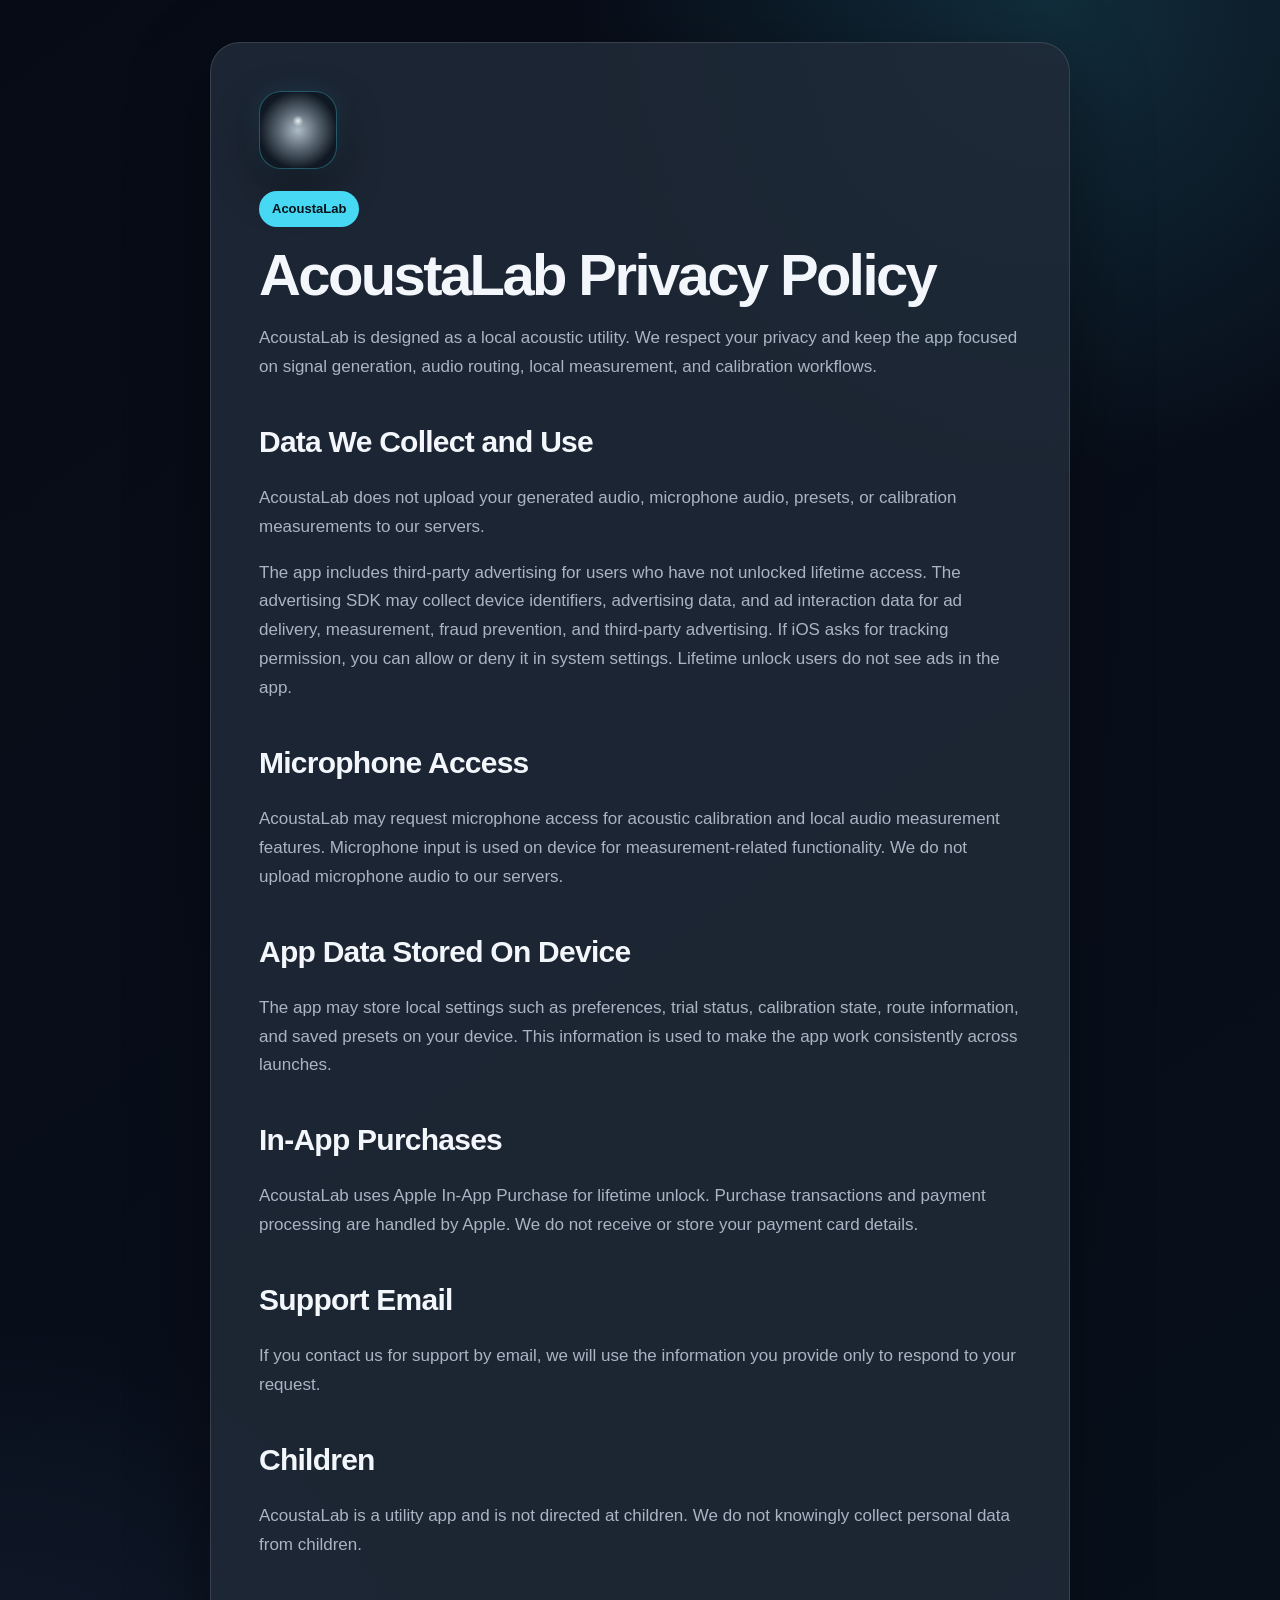
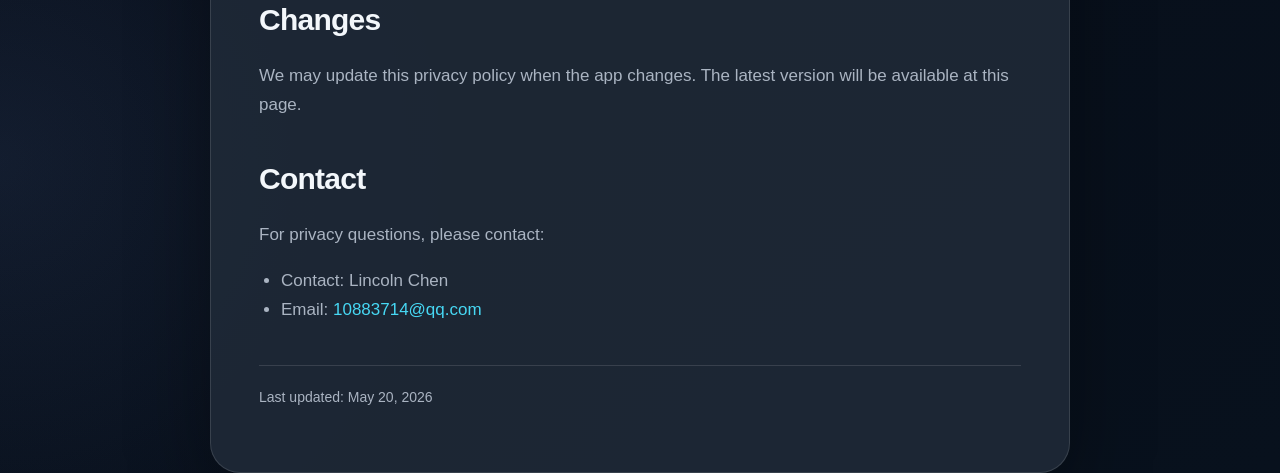
==== docs/privacy-policy-en.html @ 50e81037 "Update privacy policy for advertising" ====
<!doctype html>
<html lang="en">
<head>
  <meta charset="utf-8">
  <meta name="viewport" content="width=device-width, initial-scale=1">
  <title>AcoustaLab Privacy Policy</title>
  <link rel="stylesheet" href="styles.css">
</head>
<body>
  <main class="document">
    <a class="back-link" href="index.html">AcoustaLab</a>
    <h1>AcoustaLab Privacy Policy</h1>
    <p>AcoustaLab is designed as a local acoustic utility. We respect your privacy and keep the app focused on signal generation, audio routing, local measurement, and calibration workflows.</p>

    <h2>Data We Collect and Use</h2>
    <p>AcoustaLab does not upload your generated audio, microphone audio, presets, or calibration measurements to our servers.</p>
    <p>The app includes third-party advertising for users who have not unlocked lifetime access. The advertising SDK may collect device identifiers, advertising data, and ad interaction data for ad delivery, measurement, fraud prevention, and third-party advertising. If iOS asks for tracking permission, you can allow or deny it in system settings. Lifetime unlock users do not see ads in the app.</p>

    <h2>Microphone Access</h2>
    <p>AcoustaLab may request microphone access for acoustic calibration and local audio measurement features. Microphone input is used on device for measurement-related functionality. We do not upload microphone audio to our servers.</p>

    <h2>App Data Stored On Device</h2>
    <p>The app may store local settings such as preferences, trial status, calibration state, route information, and saved presets on your device. This information is used to make the app work consistently across launches.</p>

    <h2>In-App Purchases</h2>
    <p>AcoustaLab uses Apple In-App Purchase for lifetime unlock. Purchase transactions and payment processing are handled by Apple. We do not receive or store your payment card details.</p>

    <h2>Support Email</h2>
    <p>If you contact us for support by email, we will use the information you provide only to respond to your request.</p>

    <h2>Children</h2>
    <p>AcoustaLab is a utility app and is not directed at children. We do not knowingly collect personal data from children.</p>

    <h2>Changes</h2>
    <p>We may update this privacy policy when the app changes. The latest version will be available at this page.</p>

    <h2>Contact</h2>
    <p>For privacy questions, please contact:</p>
    <ul>
      <li>Contact: Lincoln Chen</li>
      <li>Email: <a href="mailto:10883714@qq.com">10883714@qq.com</a></li>
    </ul>

    <p class="updated">Last updated: May 20, 2026</p>
  </main>
</body>
</html>
---- docs/styles.css ----
:root {
  color-scheme: dark;
  --bg: #08111d;
  --panel: #202a38;
  --panel-strong: #2b3544;
  --text: #f3f7fb;
  --muted: #aab4c2;
  --accent: #47d8f4;
  --stroke: rgba(255, 255, 255, 0.12);
}

* {
  box-sizing: border-box;
}

body {
  margin: 0;
  min-height: 100vh;
  font-family: -apple-system, BlinkMacSystemFont, "Segoe UI", "PingFang SC", "Hiragino Sans GB", sans-serif;
  background:
    radial-gradient(circle at 82% 0%, rgba(71, 216, 244, 0.16), transparent 30rem),
    radial-gradient(circle at 0% 85%, rgba(79, 104, 155, 0.16), transparent 28rem),
    linear-gradient(145deg, #070b16, var(--bg));
  color: var(--text);
  line-height: 1.7;
}

.document {
  width: min(860px, calc(100% - 32px));
  margin: 0 auto;
  padding: 48px 0 72px;
}

.document::before {
  content: "";
  display: block;
  width: 76px;
  height: 76px;
  margin-bottom: 22px;
  border-radius: 22px;
  background:
    radial-gradient(circle at 50% 38%, rgba(255, 255, 255, 0.82), transparent 9%),
    radial-gradient(circle at 50% 50%, #aebcc8, #56636f 38%, #101923 72%),
    linear-gradient(145deg, #26323f, #101720);
  border: 1px solid rgba(71, 216, 244, 0.32);
  box-shadow: 0 18px 44px rgba(0, 0, 0, 0.4), 0 0 24px rgba(71, 216, 244, 0.12);
}

h1 {
  margin: 0 0 18px;
  font-size: clamp(34px, 8vw, 58px);
  line-height: 1.05;
  letter-spacing: -0.045em;
}

h2 {
  margin: 34px 0 8px;
  font-size: clamp(22px, 4vw, 30px);
  letter-spacing: -0.025em;
}

p,
li {
  color: var(--muted);
  font-size: 17px;
}

ul {
  padding-left: 22px;
}

a {
  color: var(--accent);
  text-decoration: none;
}

a:hover {
  text-decoration: underline;
}

.back-link {
  display: inline-flex;
  margin-bottom: 18px;
  color: #07121a;
  background: var(--accent);
  border-radius: 999px;
  padding: 7px 13px;
  font-weight: 700;
  font-size: 13px;
}

.updated {
  margin-top: 40px;
  padding-top: 20px;
  border-top: 1px solid var(--stroke);
  color: var(--muted);
  font-size: 14px;
}

@media (min-width: 720px) {
  .document {
    margin-top: 42px;
    padding: 48px;
    border-radius: 30px;
    background: color-mix(in srgb, var(--panel) 86%, transparent);
    border: 1px solid var(--stroke);
    box-shadow: 0 24px 80px rgba(0, 0, 0, 0.36);
  }
}
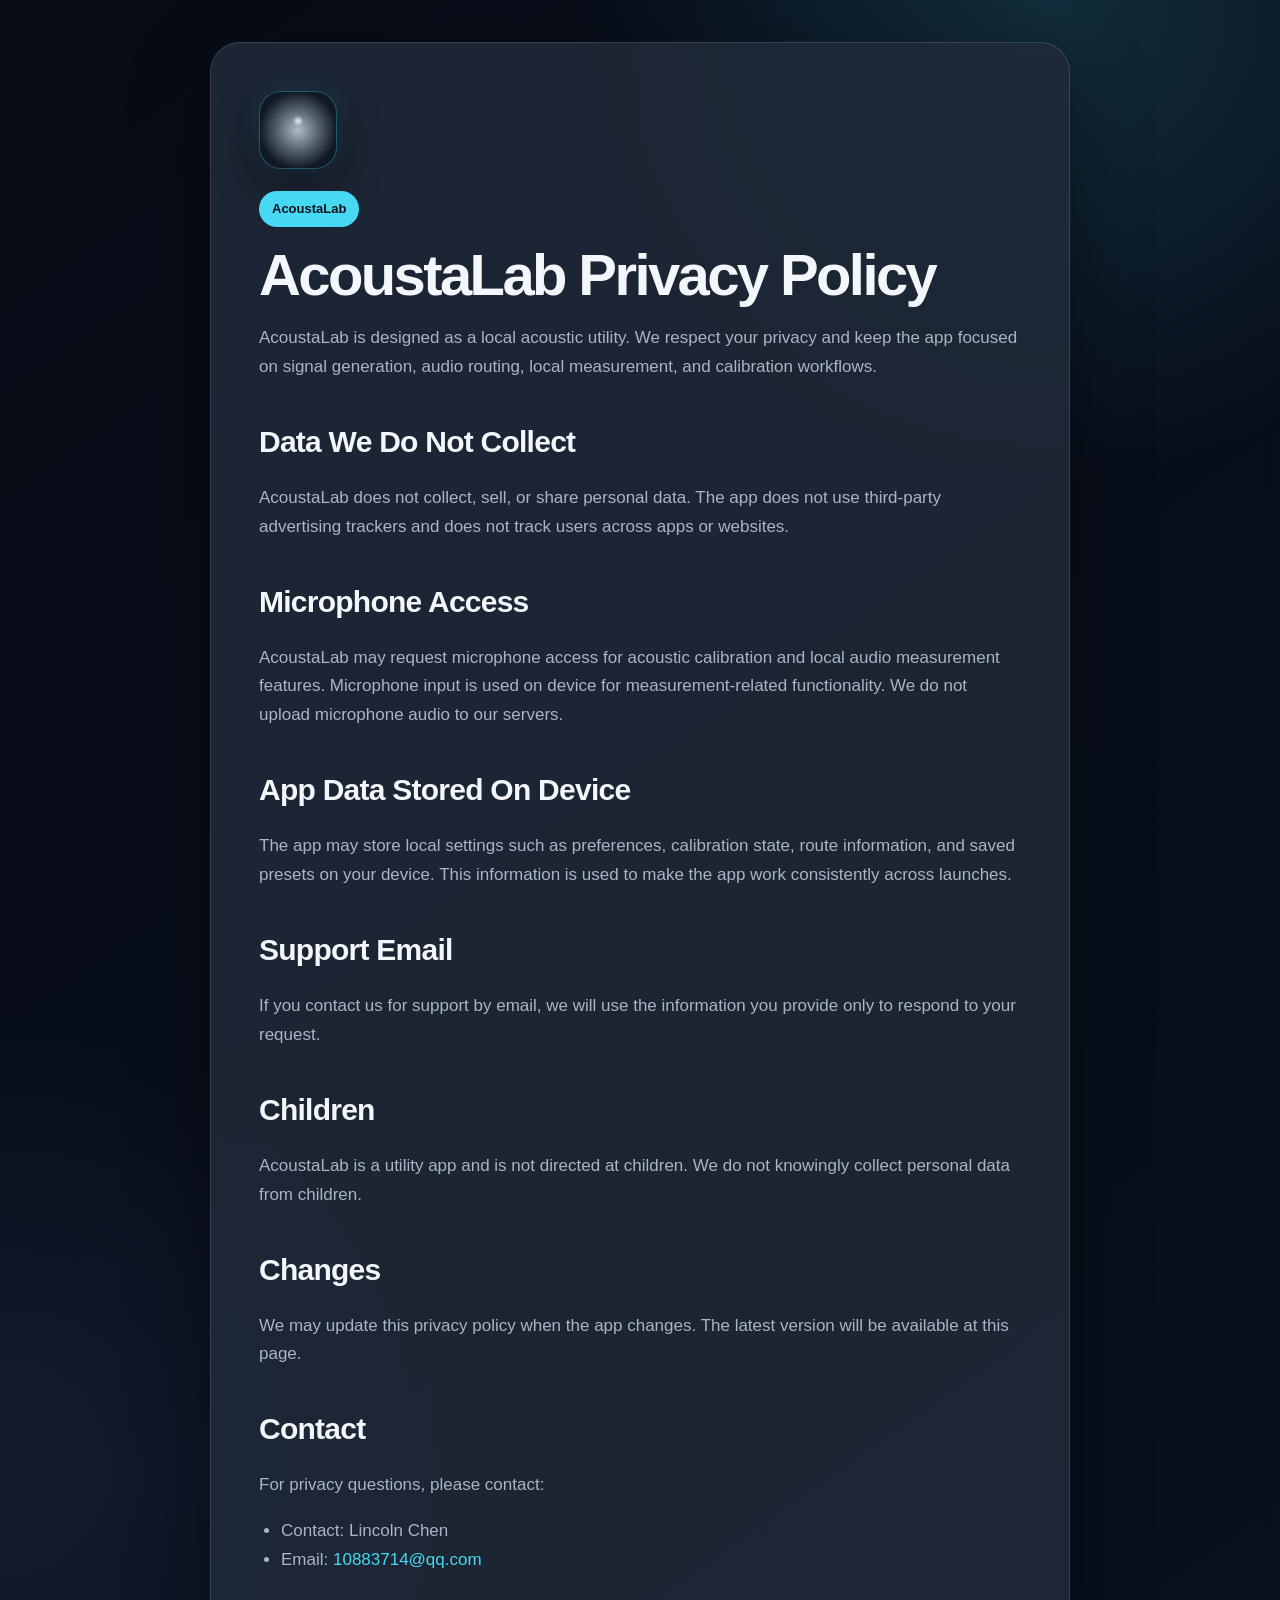
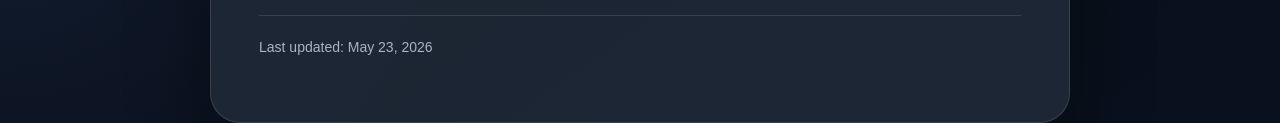
==== commit 6a05bdff: "Update public docs for ad-free 1.3" ====
--- a/docs/privacy-policy-en.html
+++ b/docs/privacy-policy-en.html
@@ -12,18 +12,14 @@
     <h1>AcoustaLab Privacy Policy</h1>
     <p>AcoustaLab is designed as a local acoustic utility. We respect your privacy and keep the app focused on signal generation, audio routing, local measurement, and calibration workflows.</p>
 
-    <h2>Data We Collect and Use</h2>
-    <p>AcoustaLab does not upload your generated audio, microphone audio, presets, or calibration measurements to our servers.</p>
-    <p>The app includes third-party advertising for users who have not unlocked lifetime access. The advertising SDK may collect device identifiers, advertising data, and ad interaction data for ad delivery, measurement, fraud prevention, and third-party advertising. If iOS asks for tracking permission, you can allow or deny it in system settings. Lifetime unlock users do not see ads in the app.</p>
+    <h2>Data We Do Not Collect</h2>
+    <p>AcoustaLab does not collect, sell, or share personal data. The app does not use third-party advertising trackers and does not track users across apps or websites.</p>
 
     <h2>Microphone Access</h2>
     <p>AcoustaLab may request microphone access for acoustic calibration and local audio measurement features. Microphone input is used on device for measurement-related functionality. We do not upload microphone audio to our servers.</p>
 
     <h2>App Data Stored On Device</h2>
-    <p>The app may store local settings such as preferences, trial status, calibration state, route information, and saved presets on your device. This information is used to make the app work consistently across launches.</p>
-
-    <h2>In-App Purchases</h2>
-    <p>AcoustaLab uses Apple In-App Purchase for lifetime unlock. Purchase transactions and payment processing are handled by Apple. We do not receive or store your payment card details.</p>
+    <p>The app may store local settings such as preferences, calibration state, route information, and saved presets on your device. This information is used to make the app work consistently across launches.</p>
 
     <h2>Support Email</h2>
     <p>If you contact us for support by email, we will use the information you provide only to respond to your request.</p>
@@ -41,7 +37,7 @@
       <li>Email: <a href="mailto:10883714@qq.com">10883714@qq.com</a></li>
     </ul>
 
-    <p class="updated">Last updated: May 20, 2026</p>
+    <p class="updated">Last updated: May 23, 2026</p>
   </main>
 </body>
 </html>
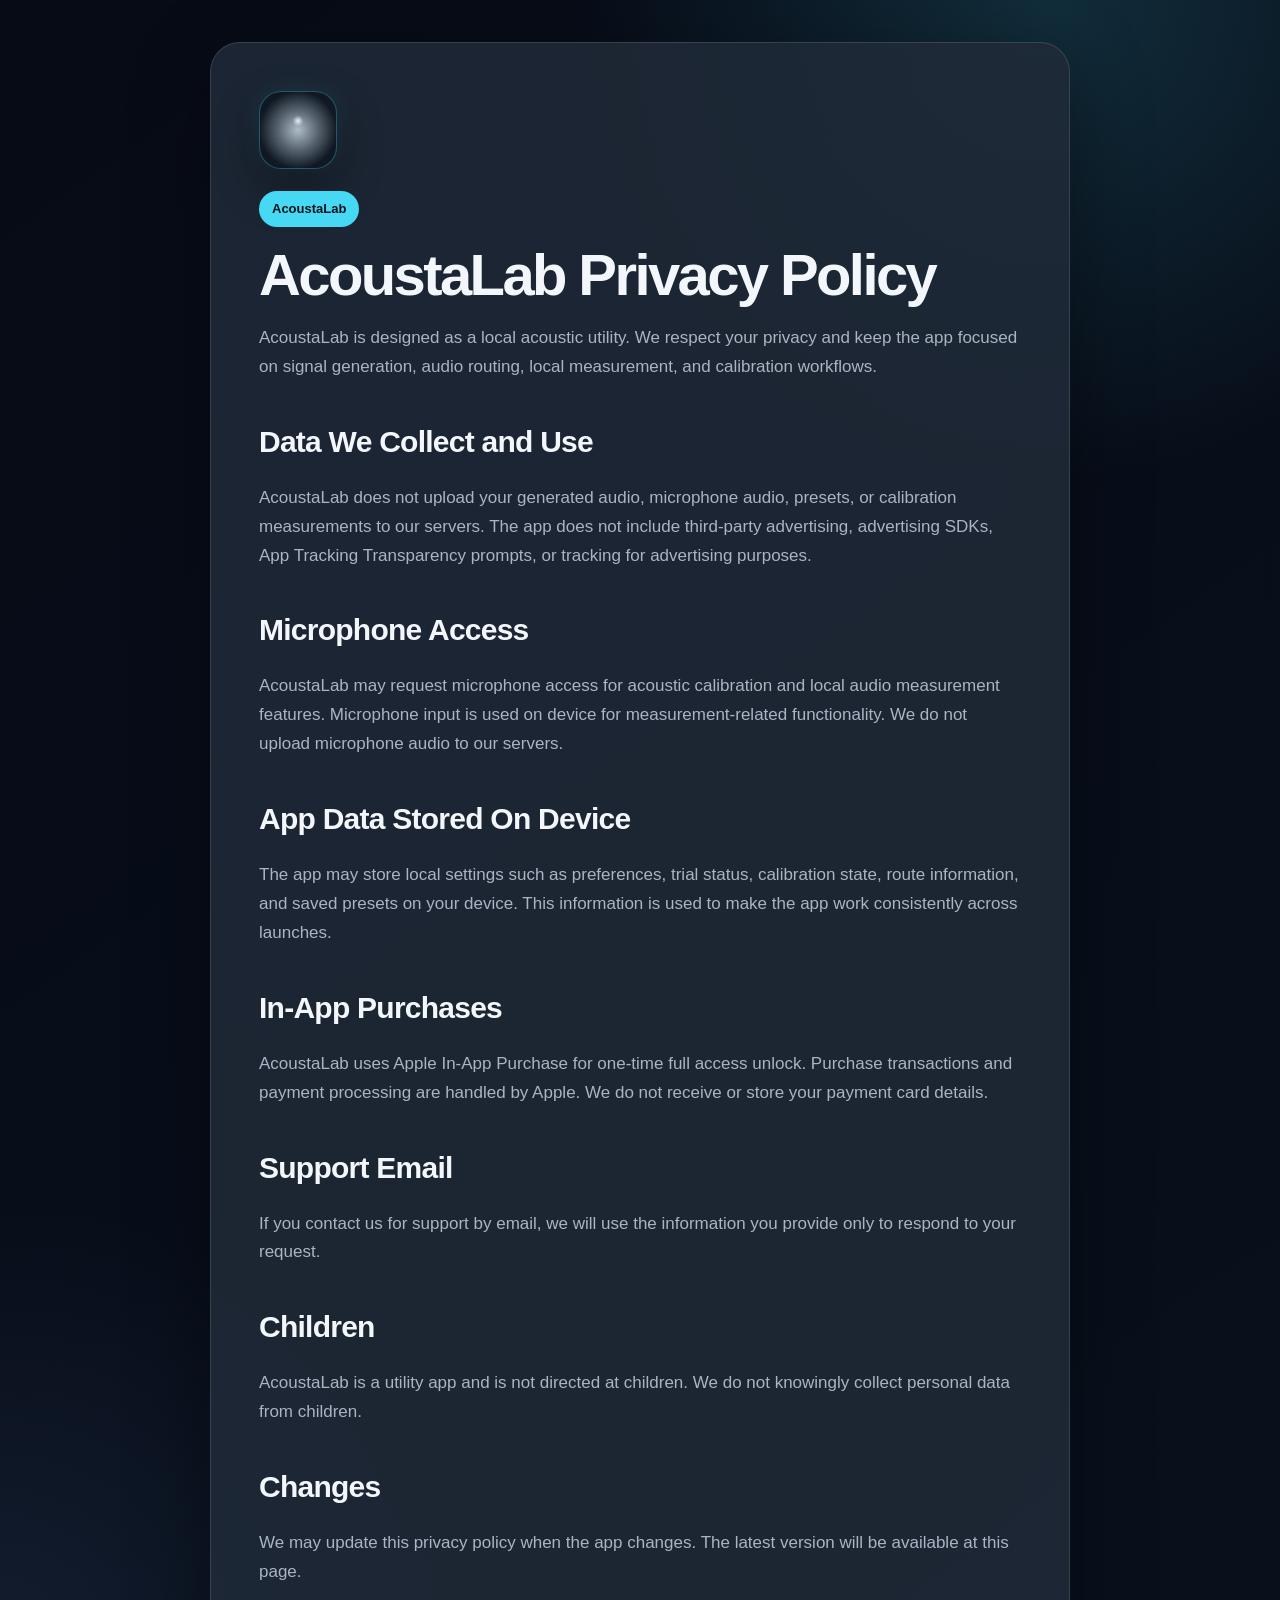
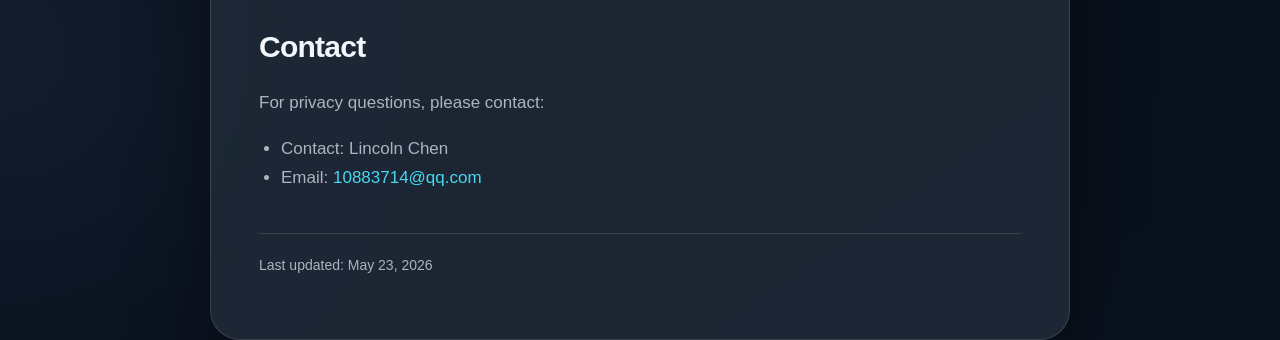
==== commit a4f8bd6a: "Prepare ad-free 1.3 release" ====
--- a/docs/privacy-policy-en.html
+++ b/docs/privacy-policy-en.html
@@ -12,14 +12,17 @@
     <h1>AcoustaLab Privacy Policy</h1>
     <p>AcoustaLab is designed as a local acoustic utility. We respect your privacy and keep the app focused on signal generation, audio routing, local measurement, and calibration workflows.</p>
 
-    <h2>Data We Do Not Collect</h2>
-    <p>AcoustaLab does not collect, sell, or share personal data. The app does not use third-party advertising trackers and does not track users across apps or websites.</p>
+    <h2>Data We Collect and Use</h2>
+    <p>AcoustaLab does not upload your generated audio, microphone audio, presets, or calibration measurements to our servers. The app does not include third-party advertising, advertising SDKs, App Tracking Transparency prompts, or tracking for advertising purposes.</p>
 
     <h2>Microphone Access</h2>
     <p>AcoustaLab may request microphone access for acoustic calibration and local audio measurement features. Microphone input is used on device for measurement-related functionality. We do not upload microphone audio to our servers.</p>
 
     <h2>App Data Stored On Device</h2>
-    <p>The app may store local settings such as preferences, calibration state, route information, and saved presets on your device. This information is used to make the app work consistently across launches.</p>
+    <p>The app may store local settings such as preferences, trial status, calibration state, route information, and saved presets on your device. This information is used to make the app work consistently across launches.</p>
+
+    <h2>In-App Purchases</h2>
+    <p>AcoustaLab uses Apple In-App Purchase for one-time full access unlock. Purchase transactions and payment processing are handled by Apple. We do not receive or store your payment card details.</p>
 
     <h2>Support Email</h2>
     <p>If you contact us for support by email, we will use the information you provide only to respond to your request.</p>
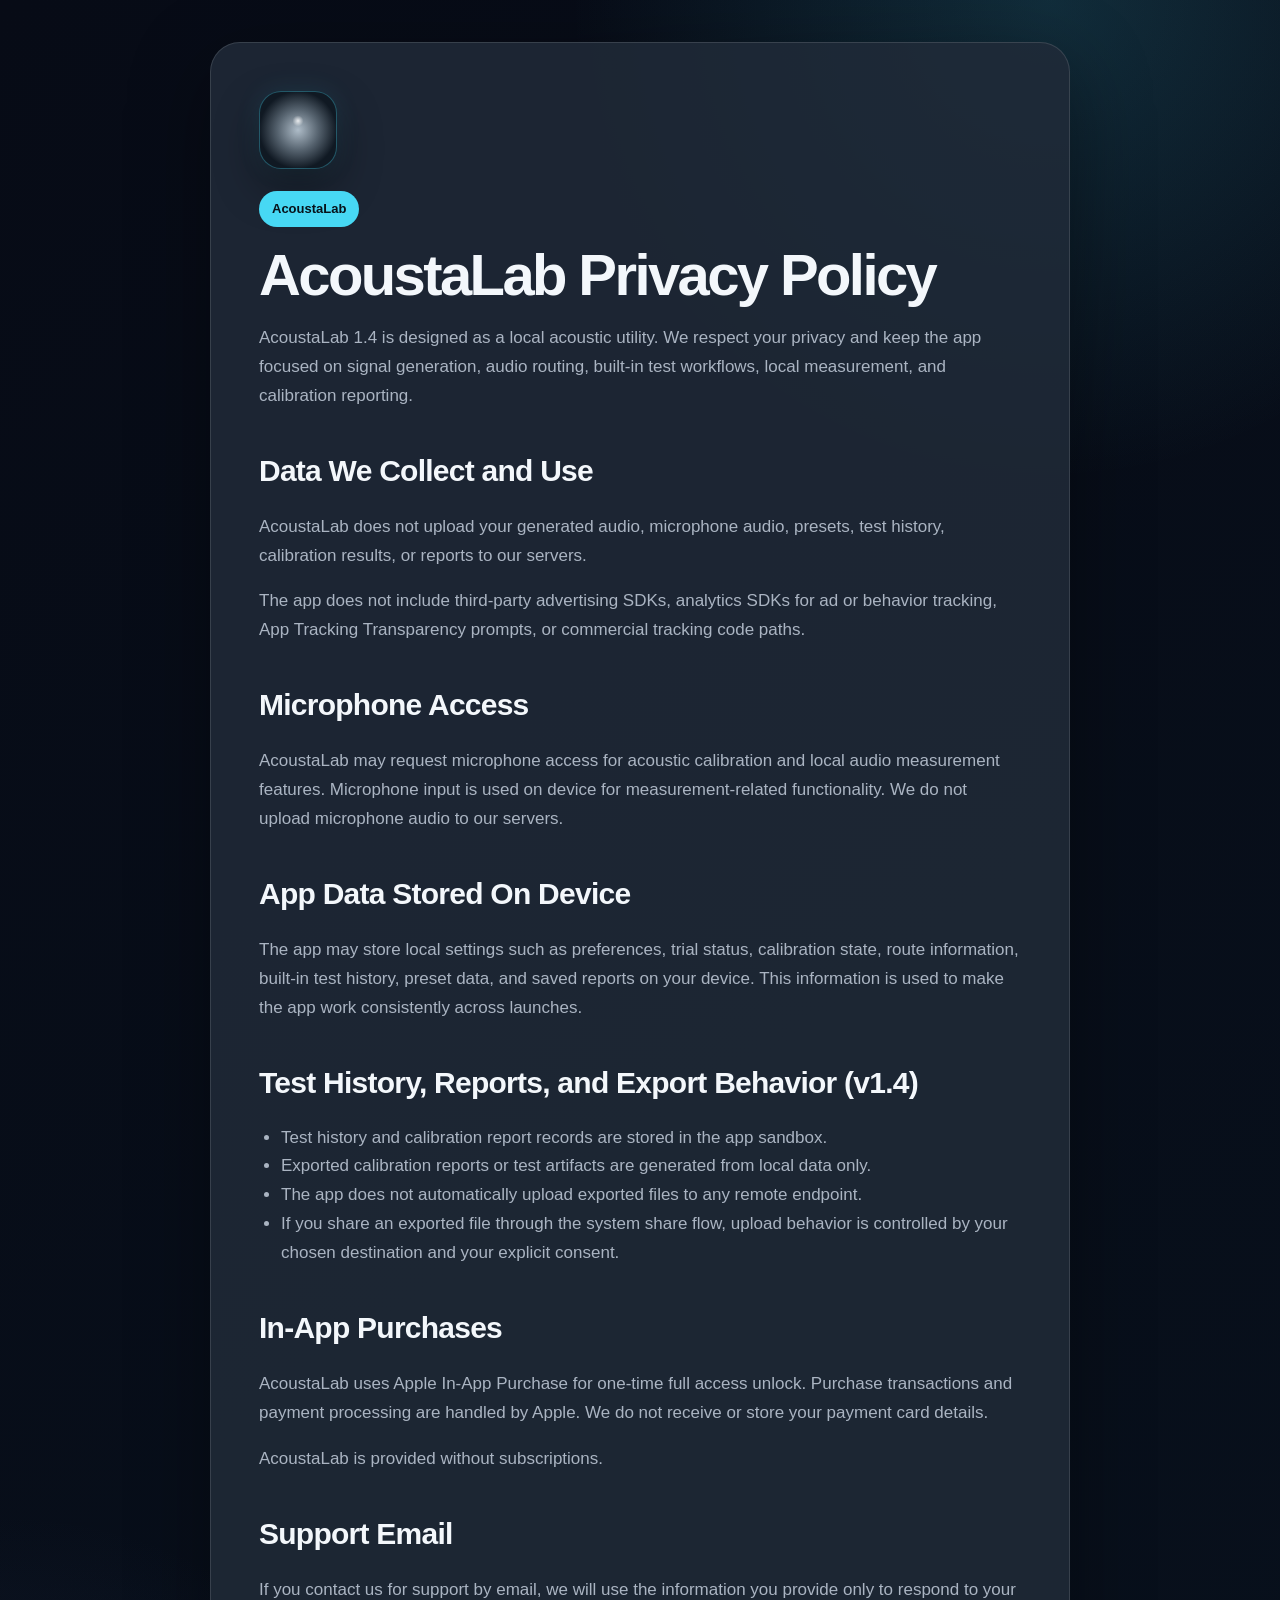
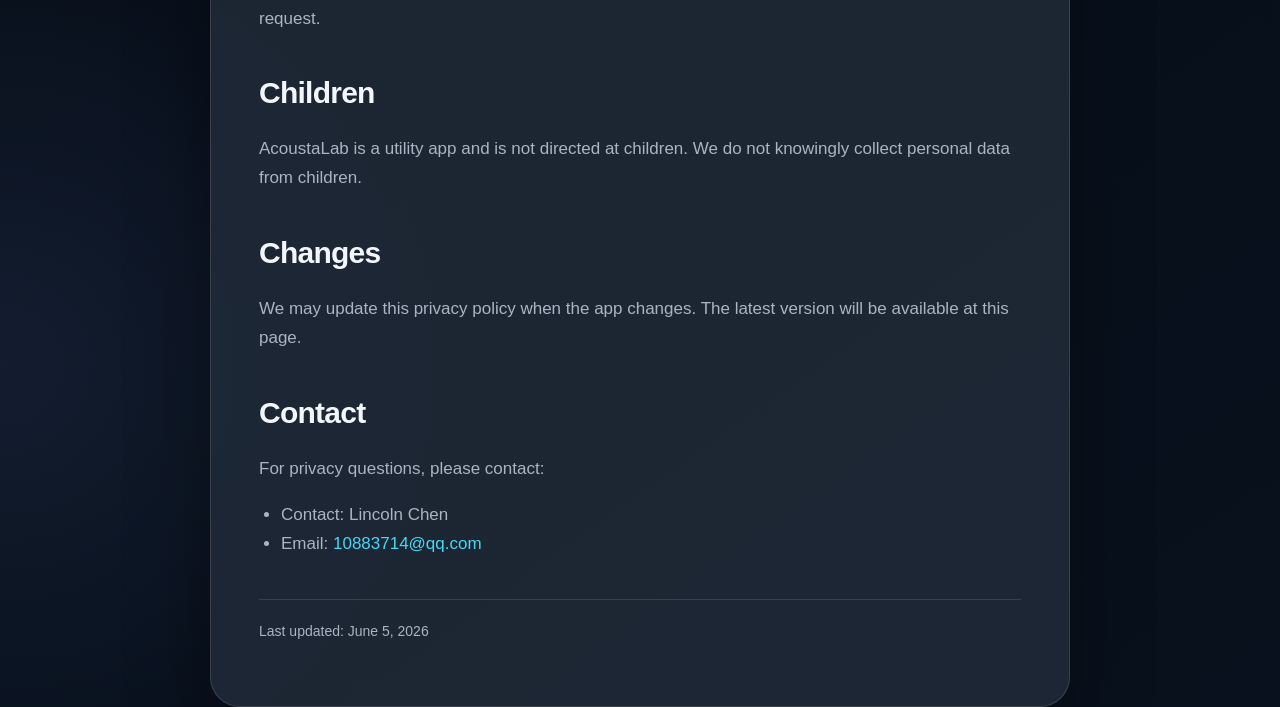
==== commit ad98b587: "docs: update 1.4 support, privacy, and screenshot asset guide" ====
--- a/docs/privacy-policy-en.html
+++ b/docs/privacy-policy-en.html
@@ -10,19 +10,29 @@
   <main class="document">
     <a class="back-link" href="index.html">AcoustaLab</a>
     <h1>AcoustaLab Privacy Policy</h1>
-    <p>AcoustaLab is designed as a local acoustic utility. We respect your privacy and keep the app focused on signal generation, audio routing, local measurement, and calibration workflows.</p>
+    <p>AcoustaLab 1.4 is designed as a local acoustic utility. We respect your privacy and keep the app focused on signal generation, audio routing, built-in test workflows, local measurement, and calibration reporting.</p>
 
     <h2>Data We Collect and Use</h2>
-    <p>AcoustaLab does not upload your generated audio, microphone audio, presets, or calibration measurements to our servers. The app does not include third-party advertising, advertising SDKs, App Tracking Transparency prompts, or tracking for advertising purposes.</p>
+    <p>AcoustaLab does not upload your generated audio, microphone audio, presets, test history, calibration results, or reports to our servers.</p>
+    <p>The app does not include third-party advertising SDKs, analytics SDKs for ad or behavior tracking, App Tracking Transparency prompts, or commercial tracking code paths.</p>
 
     <h2>Microphone Access</h2>
     <p>AcoustaLab may request microphone access for acoustic calibration and local audio measurement features. Microphone input is used on device for measurement-related functionality. We do not upload microphone audio to our servers.</p>
 
     <h2>App Data Stored On Device</h2>
-    <p>The app may store local settings such as preferences, trial status, calibration state, route information, and saved presets on your device. This information is used to make the app work consistently across launches.</p>
+    <p>The app may store local settings such as preferences, trial status, calibration state, route information, built-in test history, preset data, and saved reports on your device. This information is used to make the app work consistently across launches.</p>
+
+    <h2>Test History, Reports, and Export Behavior (v1.4)</h2>
+    <ul>
+      <li>Test history and calibration report records are stored in the app sandbox.</li>
+      <li>Exported calibration reports or test artifacts are generated from local data only.</li>
+      <li>The app does not automatically upload exported files to any remote endpoint.</li>
+      <li>If you share an exported file through the system share flow, upload behavior is controlled by your chosen destination and your explicit consent.</li>
+    </ul>
 
     <h2>In-App Purchases</h2>
     <p>AcoustaLab uses Apple In-App Purchase for one-time full access unlock. Purchase transactions and payment processing are handled by Apple. We do not receive or store your payment card details.</p>
+    <p>AcoustaLab is provided without subscriptions.</p>
 
     <h2>Support Email</h2>
     <p>If you contact us for support by email, we will use the information you provide only to respond to your request.</p>
@@ -40,7 +50,7 @@
       <li>Email: <a href="mailto:10883714@qq.com">10883714@qq.com</a></li>
     </ul>
 
-    <p class="updated">Last updated: May 23, 2026</p>
+    <p class="updated">Last updated: June 5, 2026</p>
   </main>
 </body>
 </html>
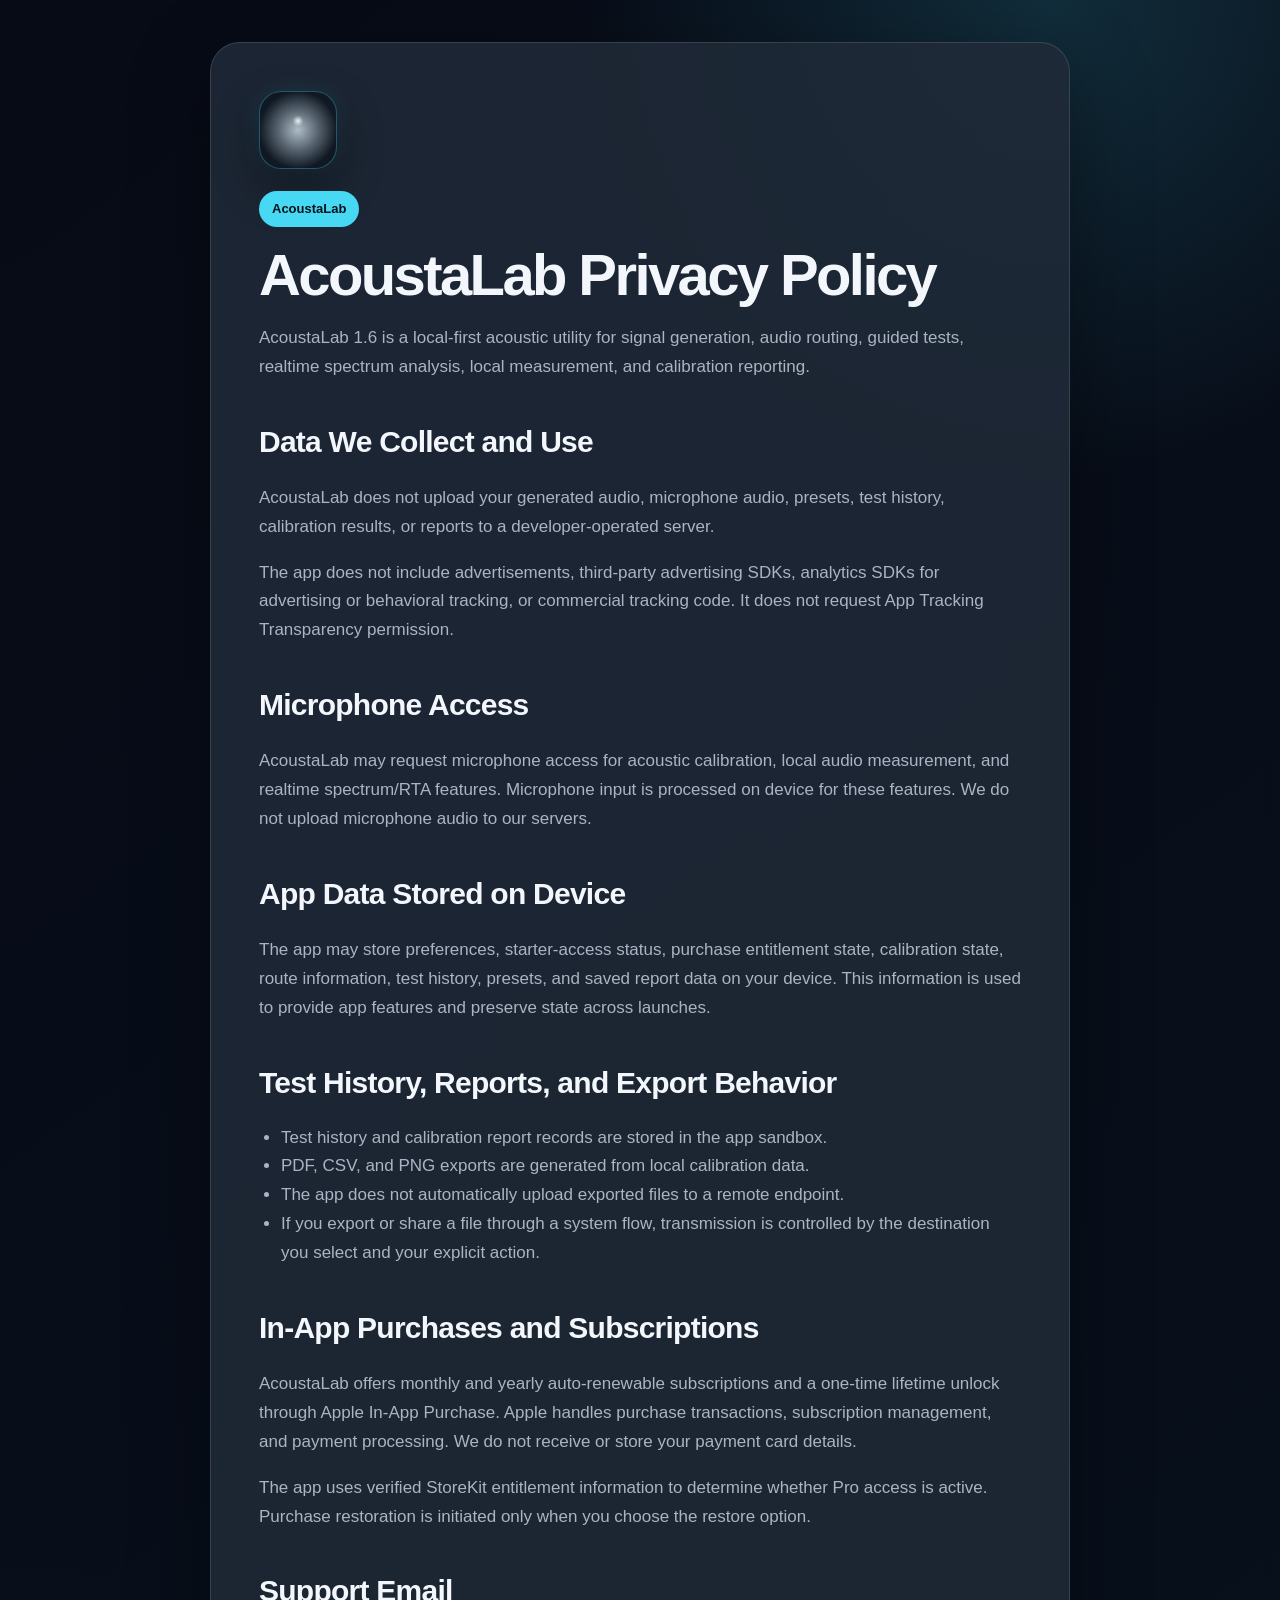
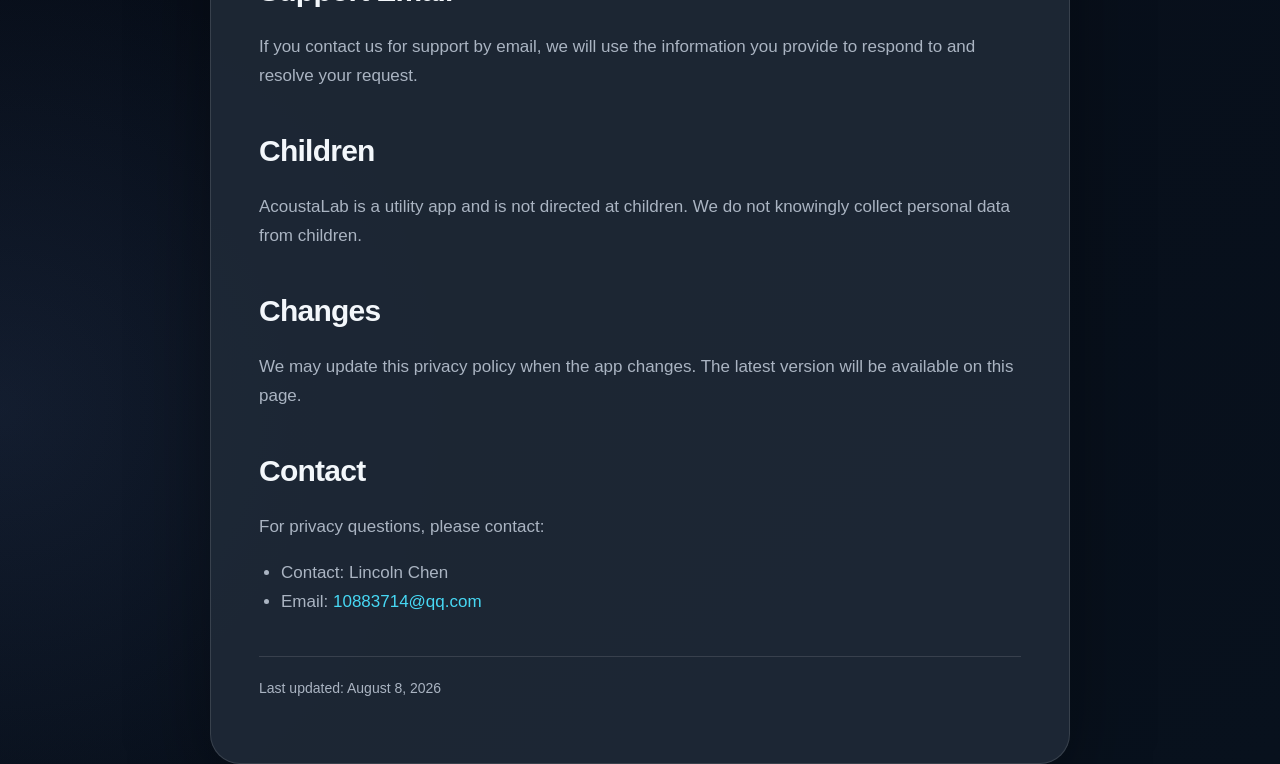
==== commit 7c1f9da6: "Build AcoustaLab 1.6 guided tests and sweep loops" ====
--- a/docs/privacy-policy-en.html
+++ b/docs/privacy-policy-en.html
@@ -10,38 +10,38 @@
   <main class="document">
     <a class="back-link" href="index.html">AcoustaLab</a>
     <h1>AcoustaLab Privacy Policy</h1>
-    <p>AcoustaLab 1.4 is designed as a local acoustic utility. We respect your privacy and keep the app focused on signal generation, audio routing, built-in test workflows, local measurement, and calibration reporting.</p>
+    <p>AcoustaLab 1.6 is a local-first acoustic utility for signal generation, audio routing, guided tests, realtime spectrum analysis, local measurement, and calibration reporting.</p>
 
     <h2>Data We Collect and Use</h2>
-    <p>AcoustaLab does not upload your generated audio, microphone audio, presets, test history, calibration results, or reports to our servers.</p>
-    <p>The app does not include third-party advertising SDKs, analytics SDKs for ad or behavior tracking, App Tracking Transparency prompts, or commercial tracking code paths.</p>
+    <p>AcoustaLab does not upload your generated audio, microphone audio, presets, test history, calibration results, or reports to a developer-operated server.</p>
+    <p>The app does not include advertisements, third-party advertising SDKs, analytics SDKs for advertising or behavioral tracking, or commercial tracking code. It does not request App Tracking Transparency permission.</p>
 
     <h2>Microphone Access</h2>
-    <p>AcoustaLab may request microphone access for acoustic calibration and local audio measurement features. Microphone input is used on device for measurement-related functionality. We do not upload microphone audio to our servers.</p>
+    <p>AcoustaLab may request microphone access for acoustic calibration, local audio measurement, and realtime spectrum/RTA features. Microphone input is processed on device for these features. We do not upload microphone audio to our servers.</p>
 
-    <h2>App Data Stored On Device</h2>
-    <p>The app may store local settings such as preferences, trial status, calibration state, route information, built-in test history, preset data, and saved reports on your device. This information is used to make the app work consistently across launches.</p>
+    <h2>App Data Stored on Device</h2>
+    <p>The app may store preferences, starter-access status, purchase entitlement state, calibration state, route information, test history, presets, and saved report data on your device. This information is used to provide app features and preserve state across launches.</p>
 
-    <h2>Test History, Reports, and Export Behavior (v1.4)</h2>
+    <h2>Test History, Reports, and Export Behavior</h2>
     <ul>
       <li>Test history and calibration report records are stored in the app sandbox.</li>
-      <li>Exported calibration reports or test artifacts are generated from local data only.</li>
-      <li>The app does not automatically upload exported files to any remote endpoint.</li>
-      <li>If you share an exported file through the system share flow, upload behavior is controlled by your chosen destination and your explicit consent.</li>
+      <li>PDF, CSV, and PNG exports are generated from local calibration data.</li>
+      <li>The app does not automatically upload exported files to a remote endpoint.</li>
+      <li>If you export or share a file through a system flow, transmission is controlled by the destination you select and your explicit action.</li>
     </ul>
 
-    <h2>In-App Purchases</h2>
-    <p>AcoustaLab uses Apple In-App Purchase for one-time full access unlock. Purchase transactions and payment processing are handled by Apple. We do not receive or store your payment card details.</p>
-    <p>AcoustaLab is provided without subscriptions.</p>
+    <h2>In-App Purchases and Subscriptions</h2>
+    <p>AcoustaLab offers monthly and yearly auto-renewable subscriptions and a one-time lifetime unlock through Apple In-App Purchase. Apple handles purchase transactions, subscription management, and payment processing. We do not receive or store your payment card details.</p>
+    <p>The app uses verified StoreKit entitlement information to determine whether Pro access is active. Purchase restoration is initiated only when you choose the restore option.</p>
 
     <h2>Support Email</h2>
-    <p>If you contact us for support by email, we will use the information you provide only to respond to your request.</p>
+    <p>If you contact us for support by email, we will use the information you provide to respond to and resolve your request.</p>
 
     <h2>Children</h2>
     <p>AcoustaLab is a utility app and is not directed at children. We do not knowingly collect personal data from children.</p>
 
     <h2>Changes</h2>
-    <p>We may update this privacy policy when the app changes. The latest version will be available at this page.</p>
+    <p>We may update this privacy policy when the app changes. The latest version will be available on this page.</p>
 
     <h2>Contact</h2>
     <p>For privacy questions, please contact:</p>
@@ -50,7 +50,7 @@
       <li>Email: <a href="mailto:10883714@qq.com">10883714@qq.com</a></li>
     </ul>
 
-    <p class="updated">Last updated: June 5, 2026</p>
+    <p class="updated">Last updated: August 8, 2026</p>
   </main>
 </body>
 </html>
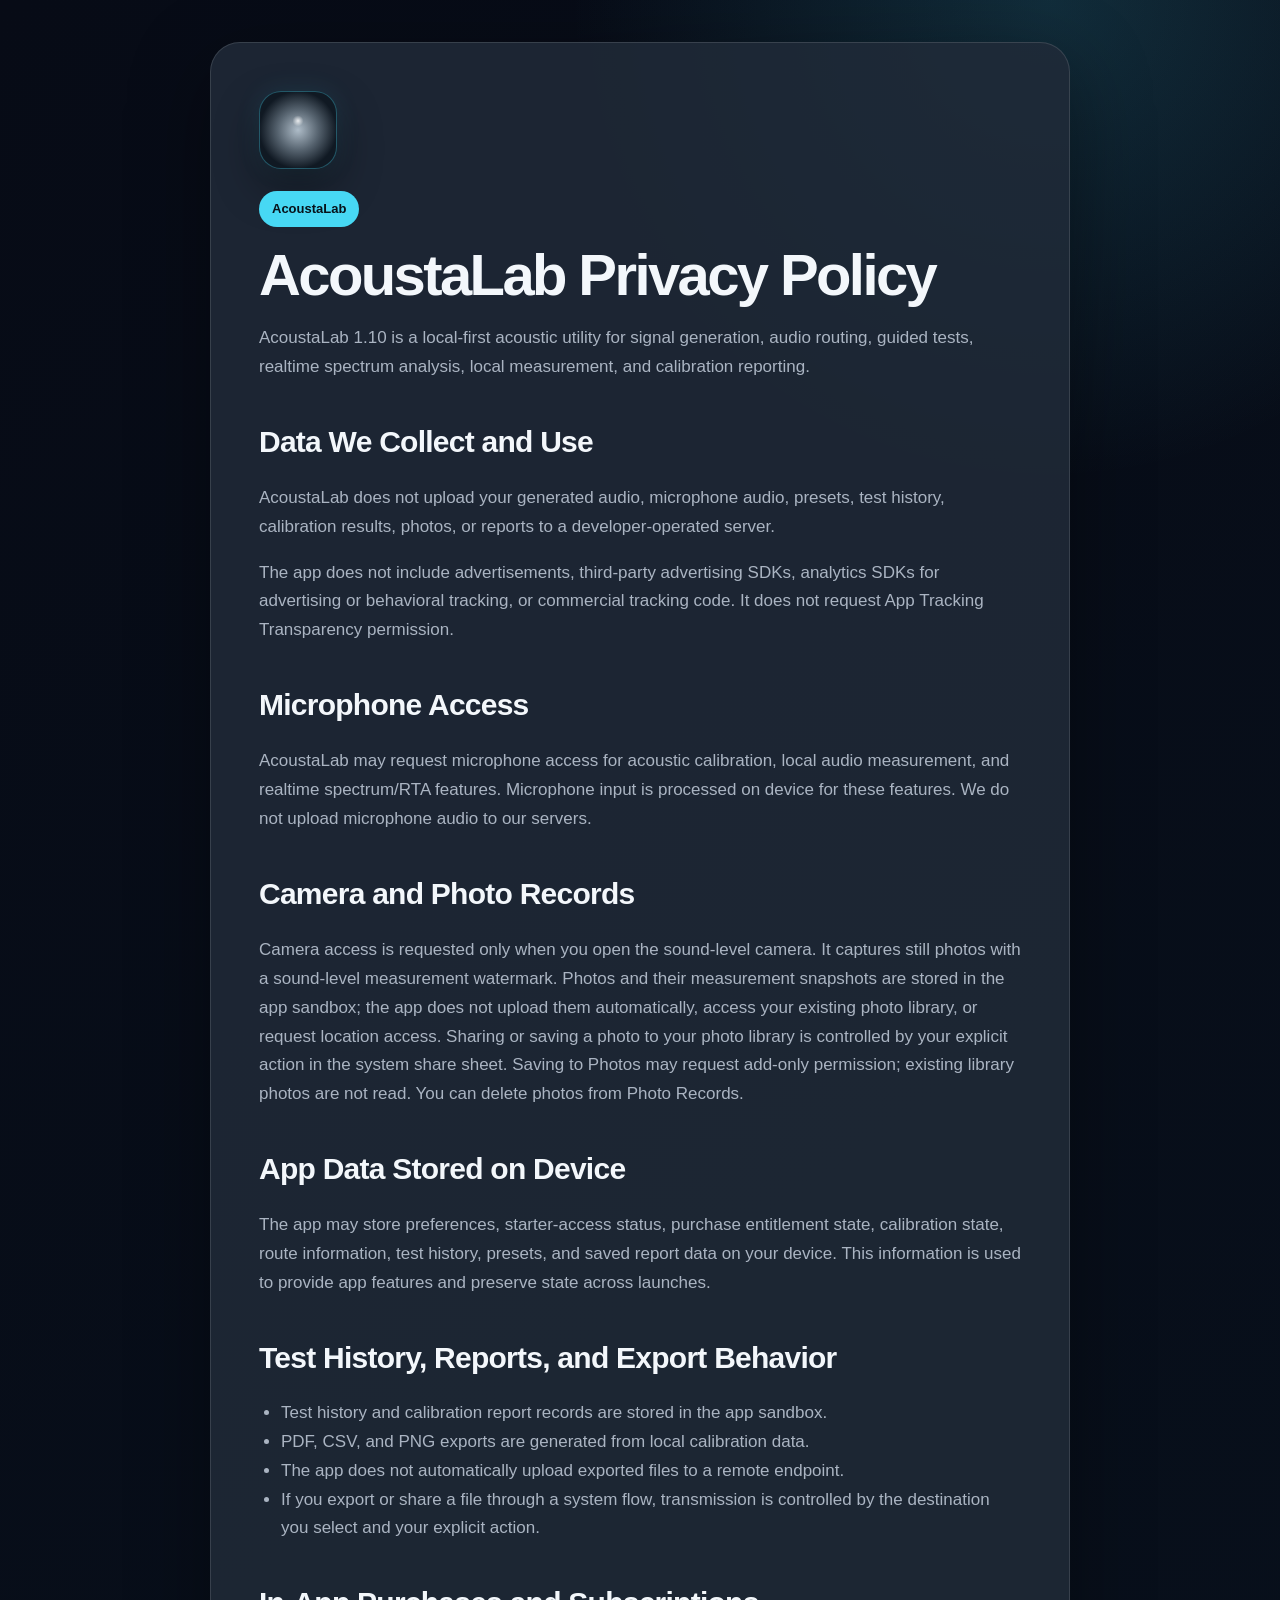
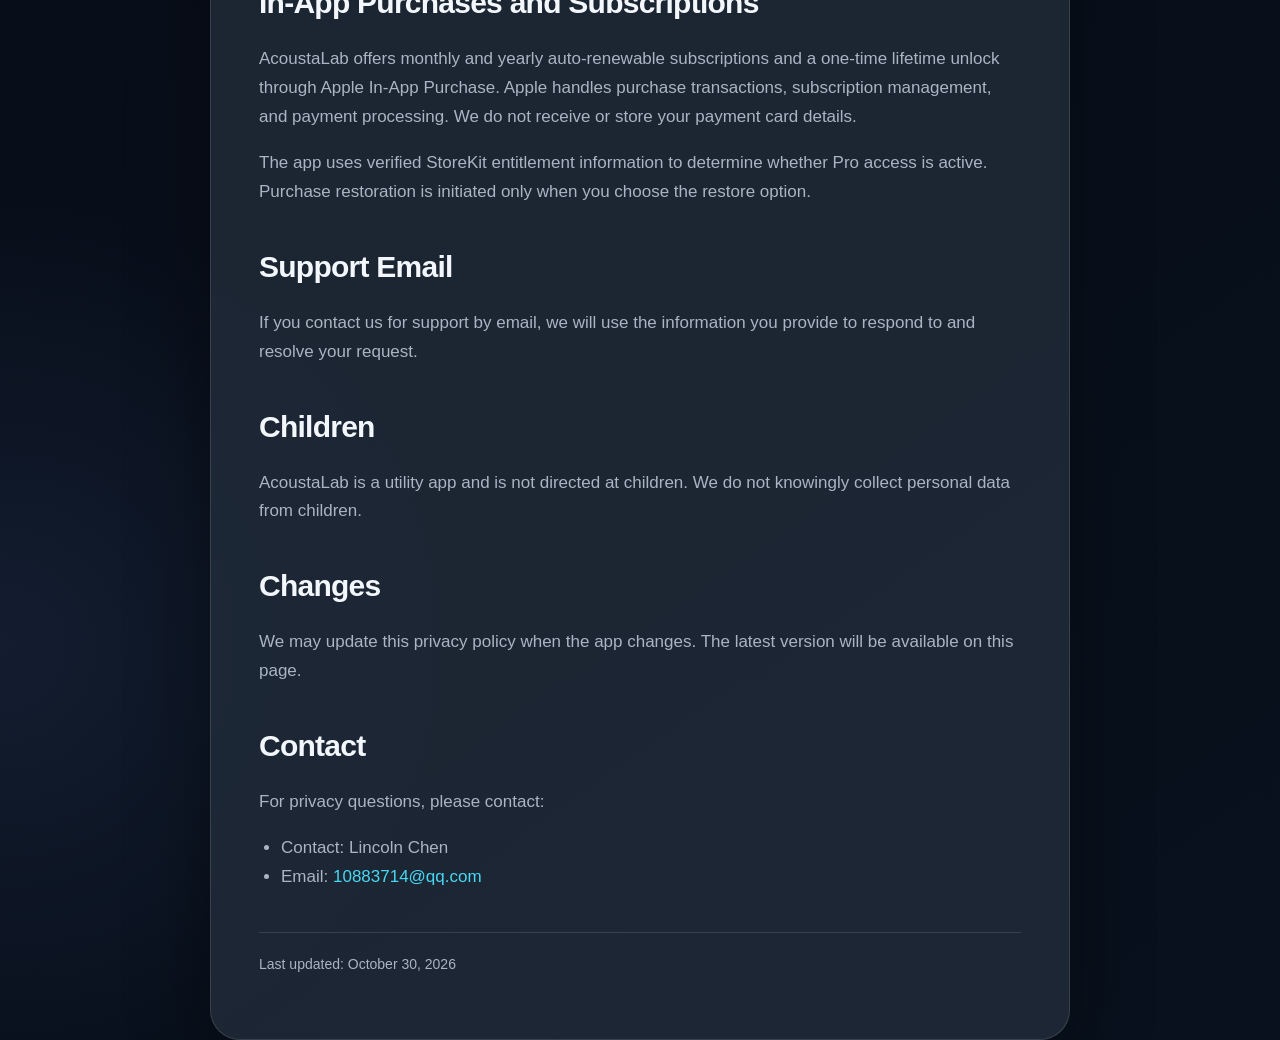
==== commit 7b8aa65b: "Update support and privacy pages for AcoustaLab 1.10 Document local sound-level measurements, camera" ====
--- a/docs/privacy-policy-en.html
+++ b/docs/privacy-policy-en.html
@@ -10,14 +10,17 @@
   <main class="document">
     <a class="back-link" href="index.html">AcoustaLab</a>
     <h1>AcoustaLab Privacy Policy</h1>
-    <p>AcoustaLab 1.6 is a local-first acoustic utility for signal generation, audio routing, guided tests, realtime spectrum analysis, local measurement, and calibration reporting.</p>
+    <p>AcoustaLab 1.10 is a local-first acoustic utility for signal generation, audio routing, guided tests, realtime spectrum analysis, local measurement, and calibration reporting.</p>
 
     <h2>Data We Collect and Use</h2>
-    <p>AcoustaLab does not upload your generated audio, microphone audio, presets, test history, calibration results, or reports to a developer-operated server.</p>
+    <p>AcoustaLab does not upload your generated audio, microphone audio, presets, test history, calibration results, photos, or reports to a developer-operated server.</p>
     <p>The app does not include advertisements, third-party advertising SDKs, analytics SDKs for advertising or behavioral tracking, or commercial tracking code. It does not request App Tracking Transparency permission.</p>
 
     <h2>Microphone Access</h2>
     <p>AcoustaLab may request microphone access for acoustic calibration, local audio measurement, and realtime spectrum/RTA features. Microphone input is processed on device for these features. We do not upload microphone audio to our servers.</p>
+
+    <h2>Camera and Photo Records</h2>
+    <p>Camera access is requested only when you open the sound-level camera. It captures still photos with a sound-level measurement watermark. Photos and their measurement snapshots are stored in the app sandbox; the app does not upload them automatically, access your existing photo library, or request location access. Sharing or saving a photo to your photo library is controlled by your explicit action in the system share sheet. Saving to Photos may request add-only permission; existing library photos are not read. You can delete photos from Photo Records.</p>
 
     <h2>App Data Stored on Device</h2>
     <p>The app may store preferences, starter-access status, purchase entitlement state, calibration state, route information, test history, presets, and saved report data on your device. This information is used to provide app features and preserve state across launches.</p>
@@ -50,7 +53,7 @@
       <li>Email: <a href="mailto:10883714@qq.com">10883714@qq.com</a></li>
     </ul>
 
-    <p class="updated">Last updated: August 8, 2026</p>
+    <p class="updated">Last updated: October 30, 2026</p>
   </main>
 </body>
 </html>
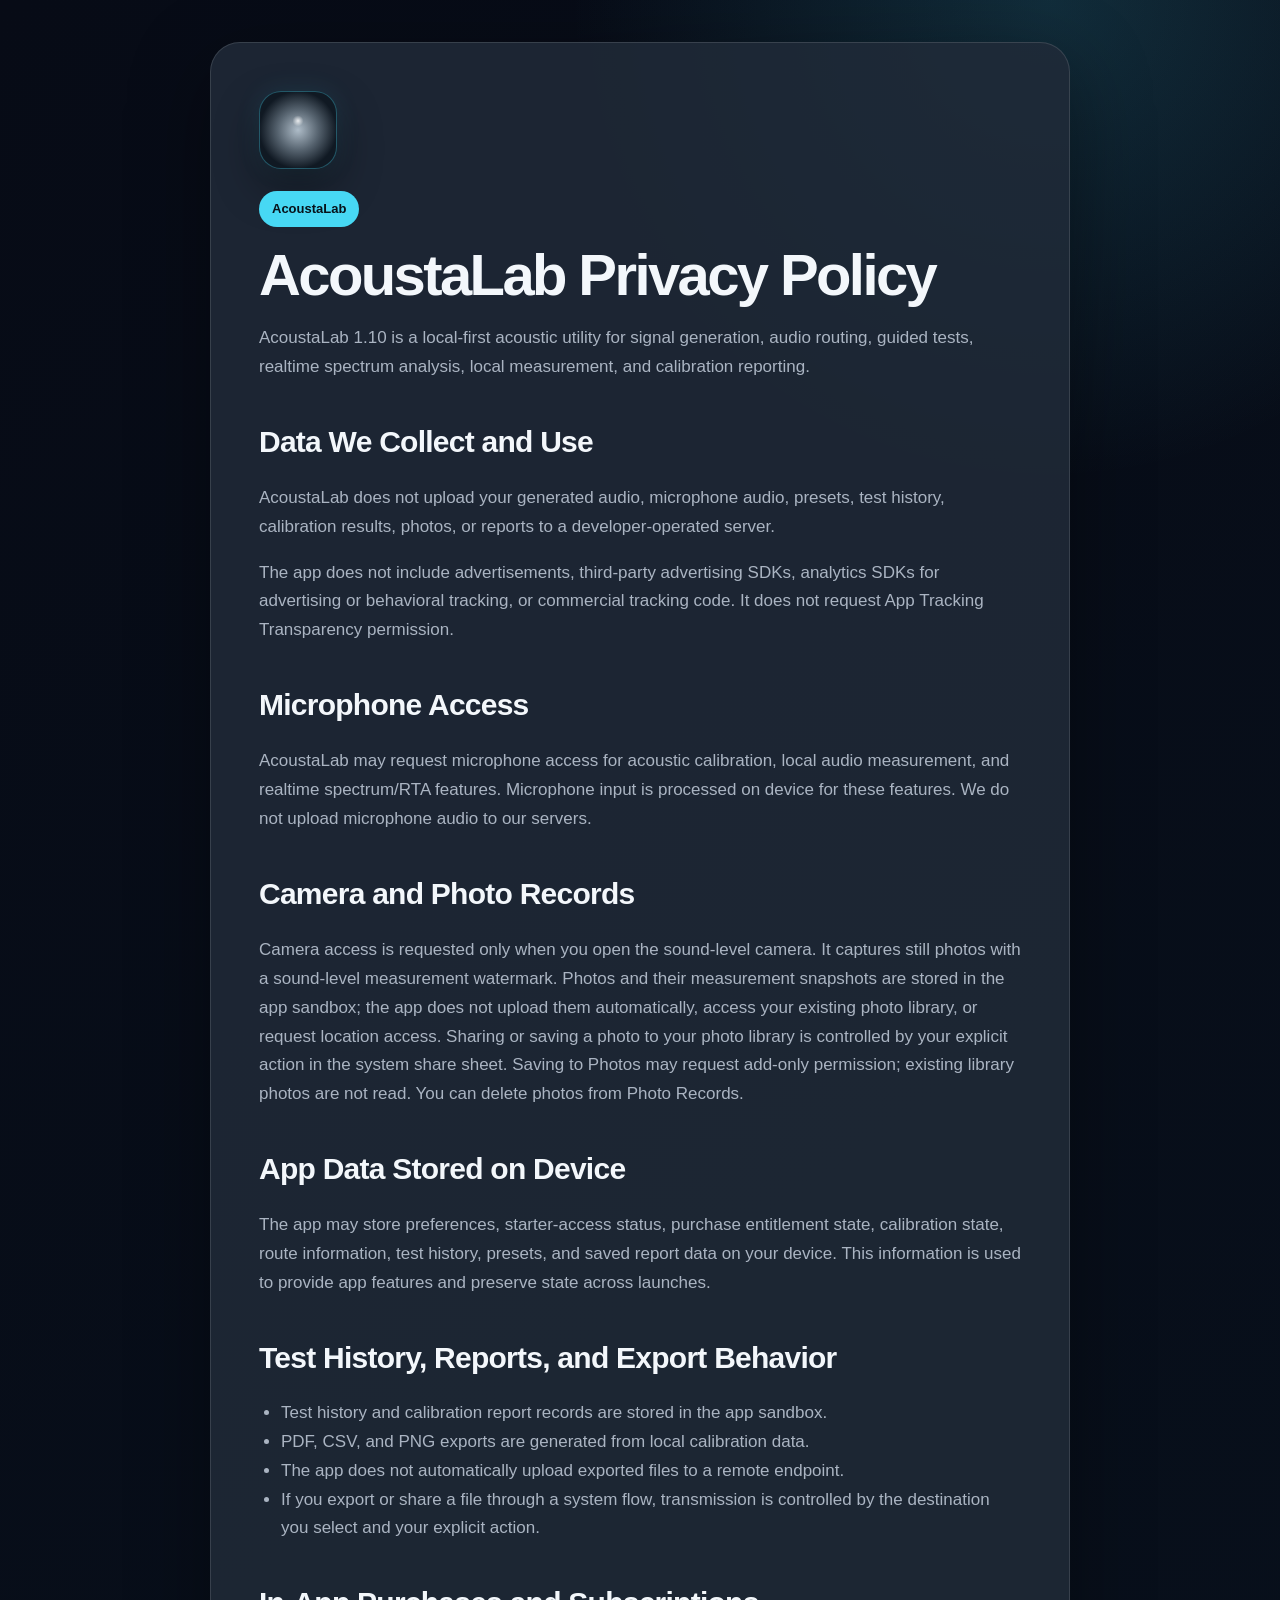
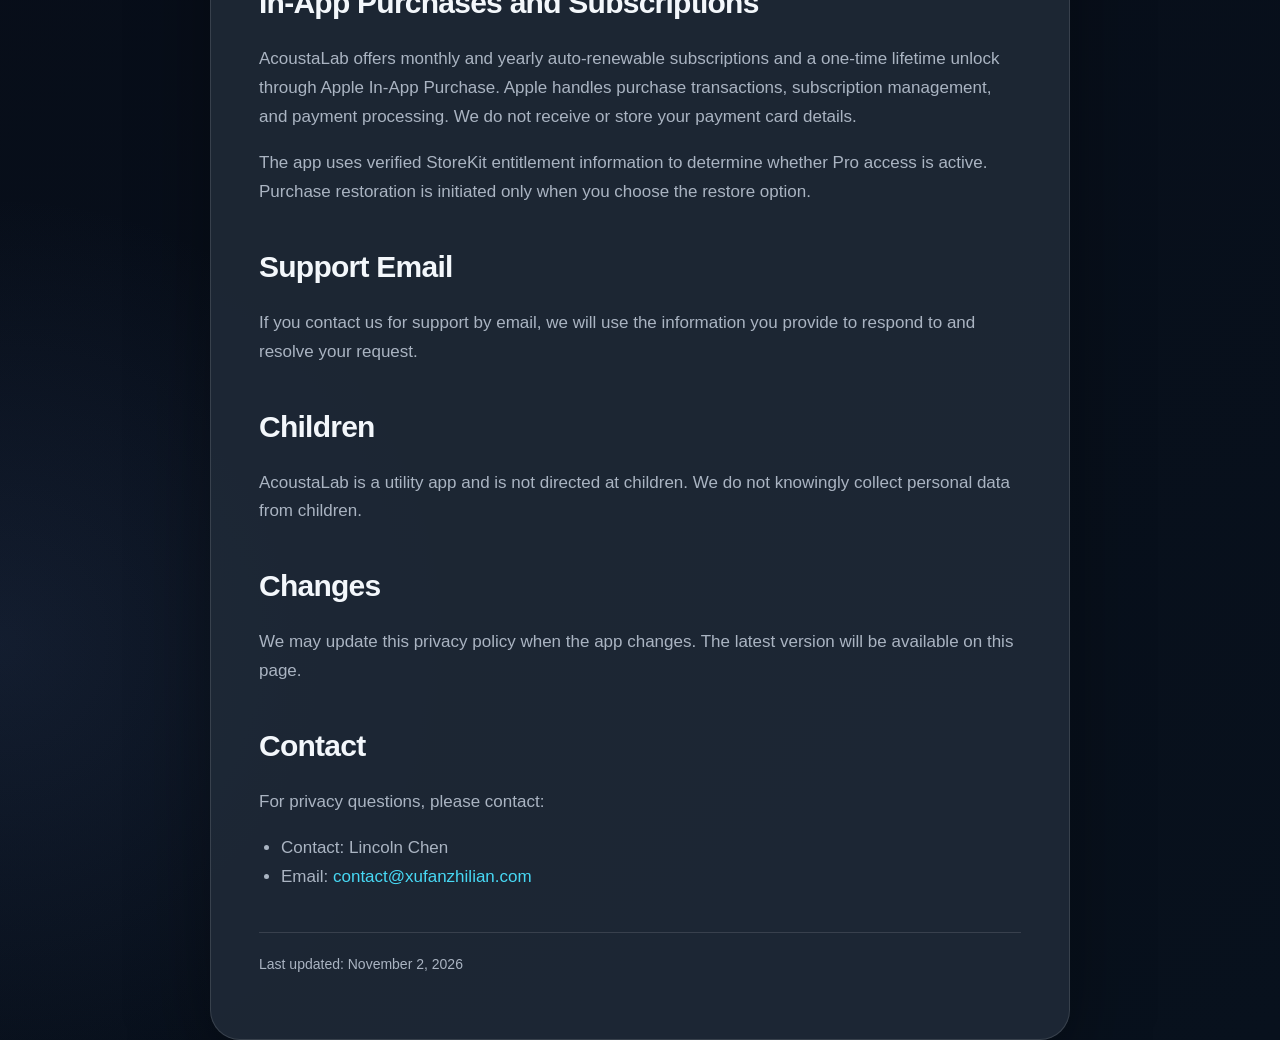
==== commit 44b2894d: "Update public support contact email Use contact@xufanzhilian.com in English and Simplified Chinese s" ====
--- a/docs/privacy-policy-en.html
+++ b/docs/privacy-policy-en.html
@@ -50,10 +50,10 @@
     <p>For privacy questions, please contact:</p>
     <ul>
       <li>Contact: Lincoln Chen</li>
-      <li>Email: <a href="mailto:10883714@qq.com">10883714@qq.com</a></li>
+      <li>Email: <a href="mailto:contact@xufanzhilian.com">contact@xufanzhilian.com</a></li>
     </ul>
 
-    <p class="updated">Last updated: October 30, 2026</p>
+    <p class="updated">Last updated: November 2, 2026</p>
   </main>
 </body>
 </html>
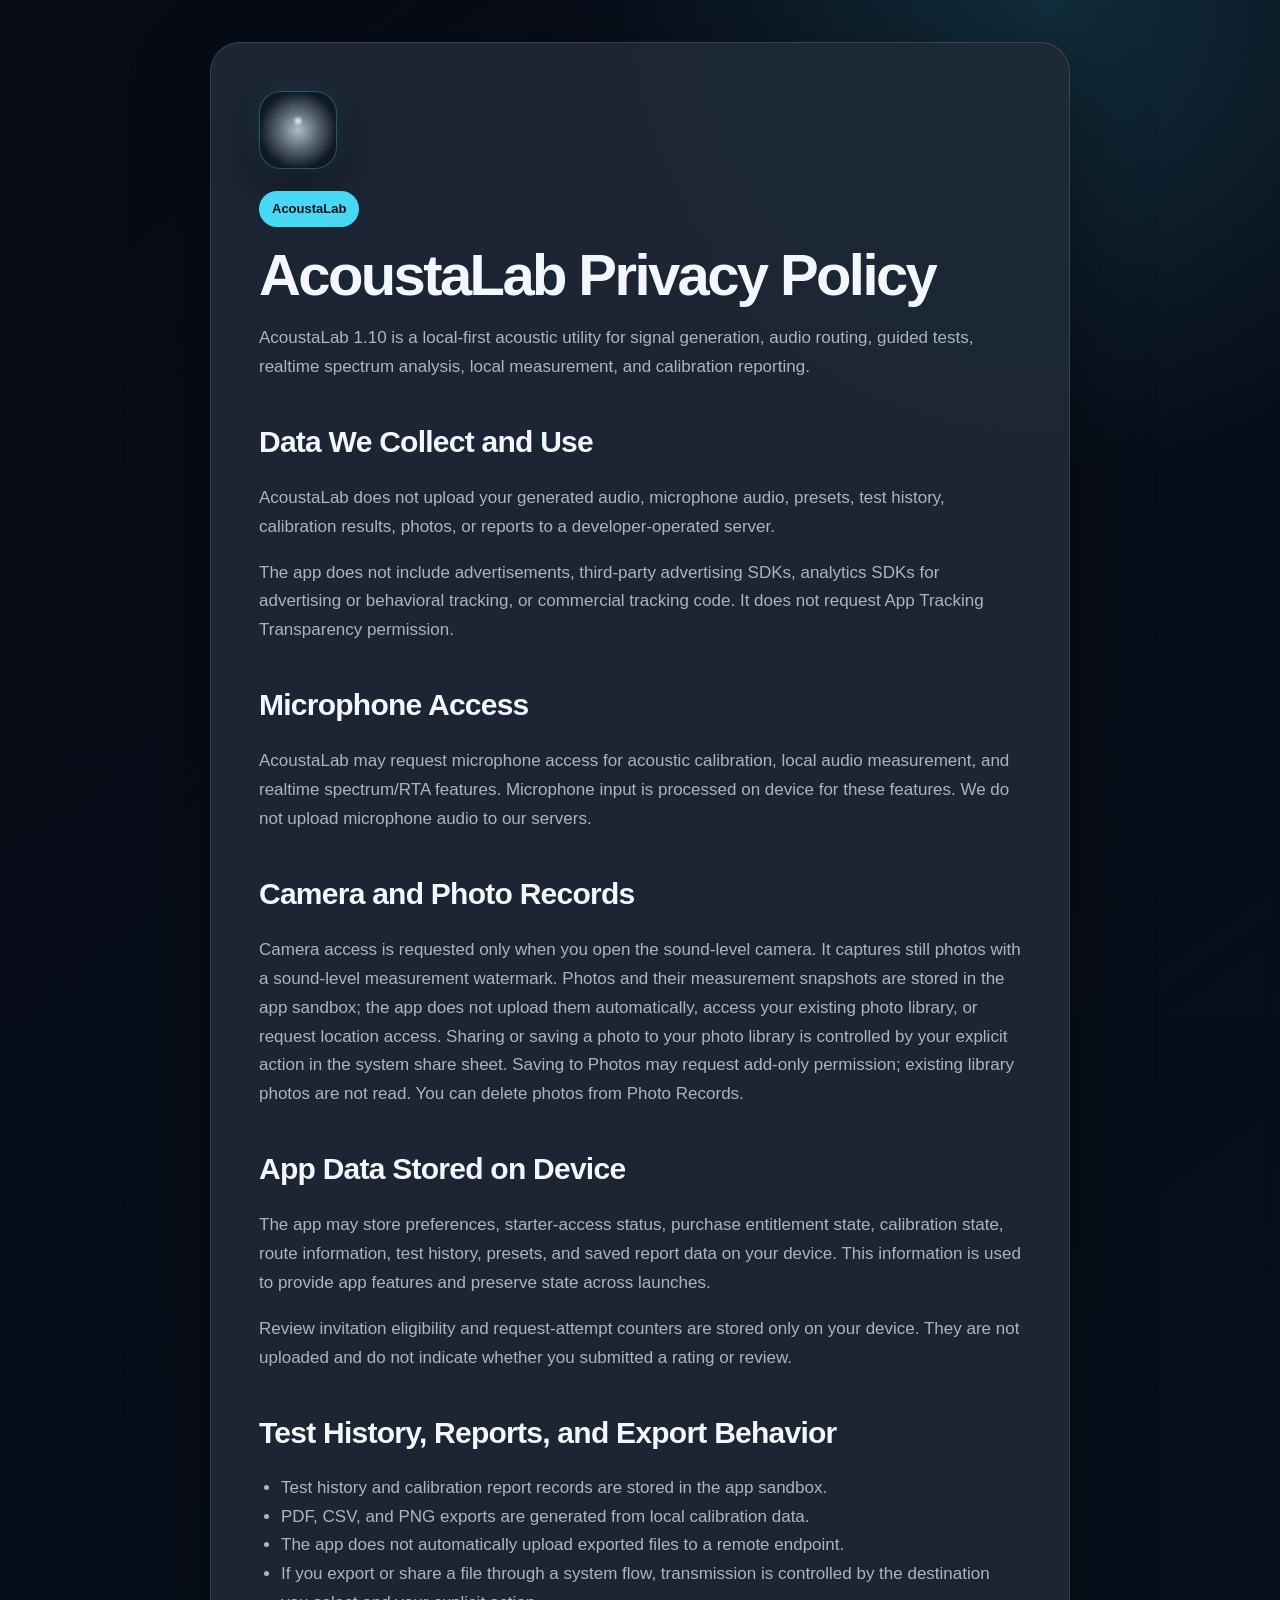
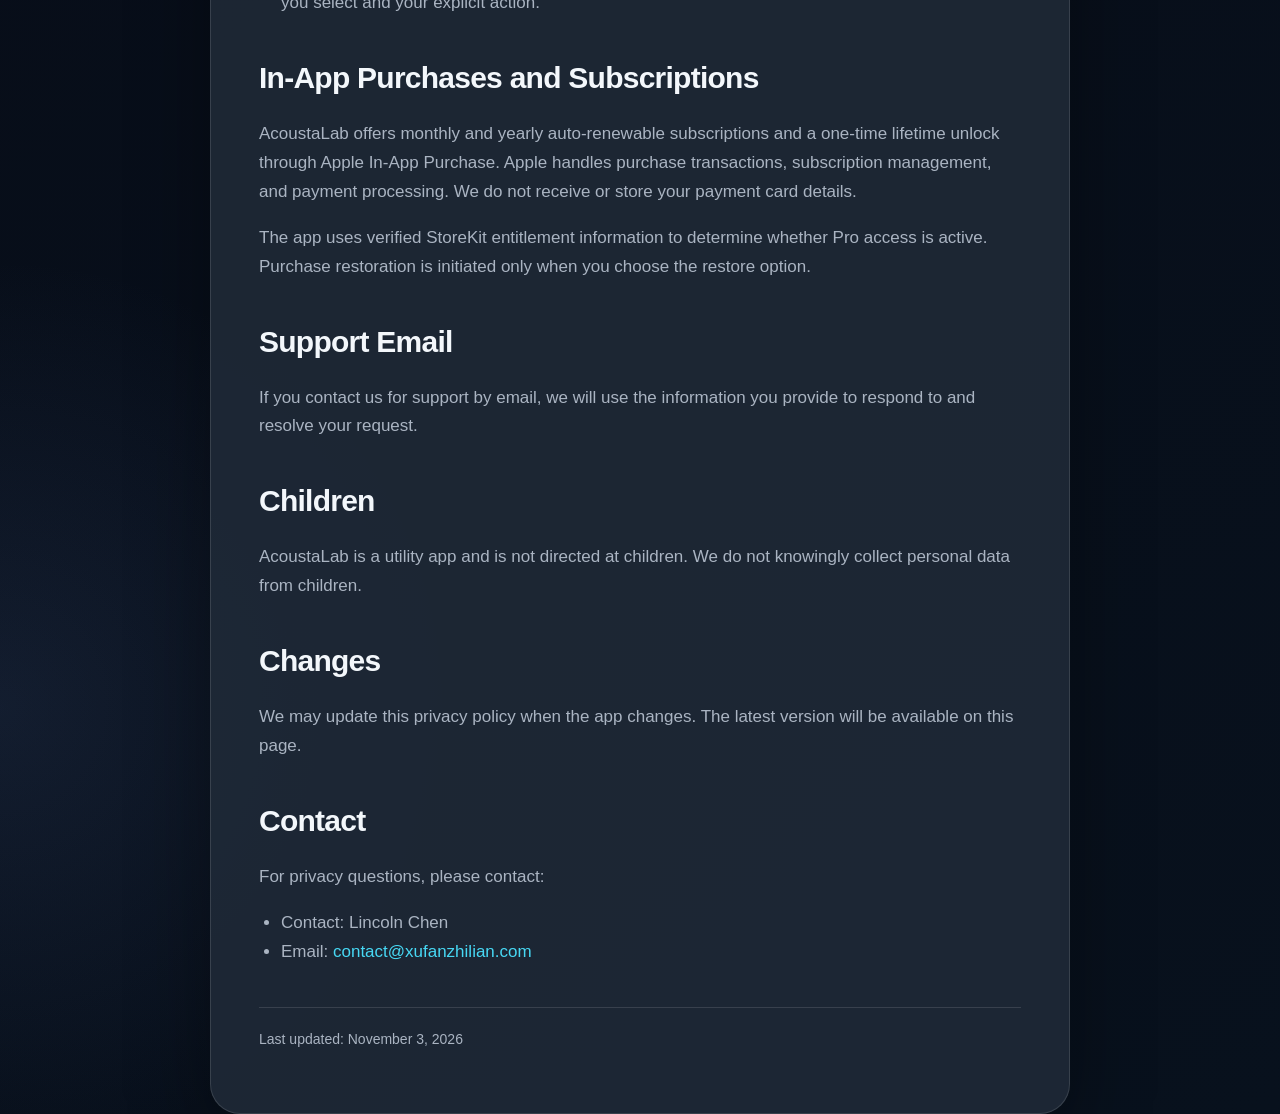
==== commit 0a25d49a: "Update support and privacy for AcoustaLab 1.10" ====
--- a/docs/privacy-policy-en.html
+++ b/docs/privacy-policy-en.html
@@ -24,6 +24,8 @@
 
     <h2>App Data Stored on Device</h2>
     <p>The app may store preferences, starter-access status, purchase entitlement state, calibration state, route information, test history, presets, and saved report data on your device. This information is used to provide app features and preserve state across launches.</p>
+
+    <p>Review invitation eligibility and request-attempt counters are stored only on your device. They are not uploaded and do not indicate whether you submitted a rating or review.</p>
 
     <h2>Test History, Reports, and Export Behavior</h2>
     <ul>
@@ -53,7 +55,7 @@
       <li>Email: <a href="mailto:contact@xufanzhilian.com">contact@xufanzhilian.com</a></li>
     </ul>
 
-    <p class="updated">Last updated: November 2, 2026</p>
+    <p class="updated">Last updated: November 3, 2026</p>
   </main>
 </body>
 </html>
